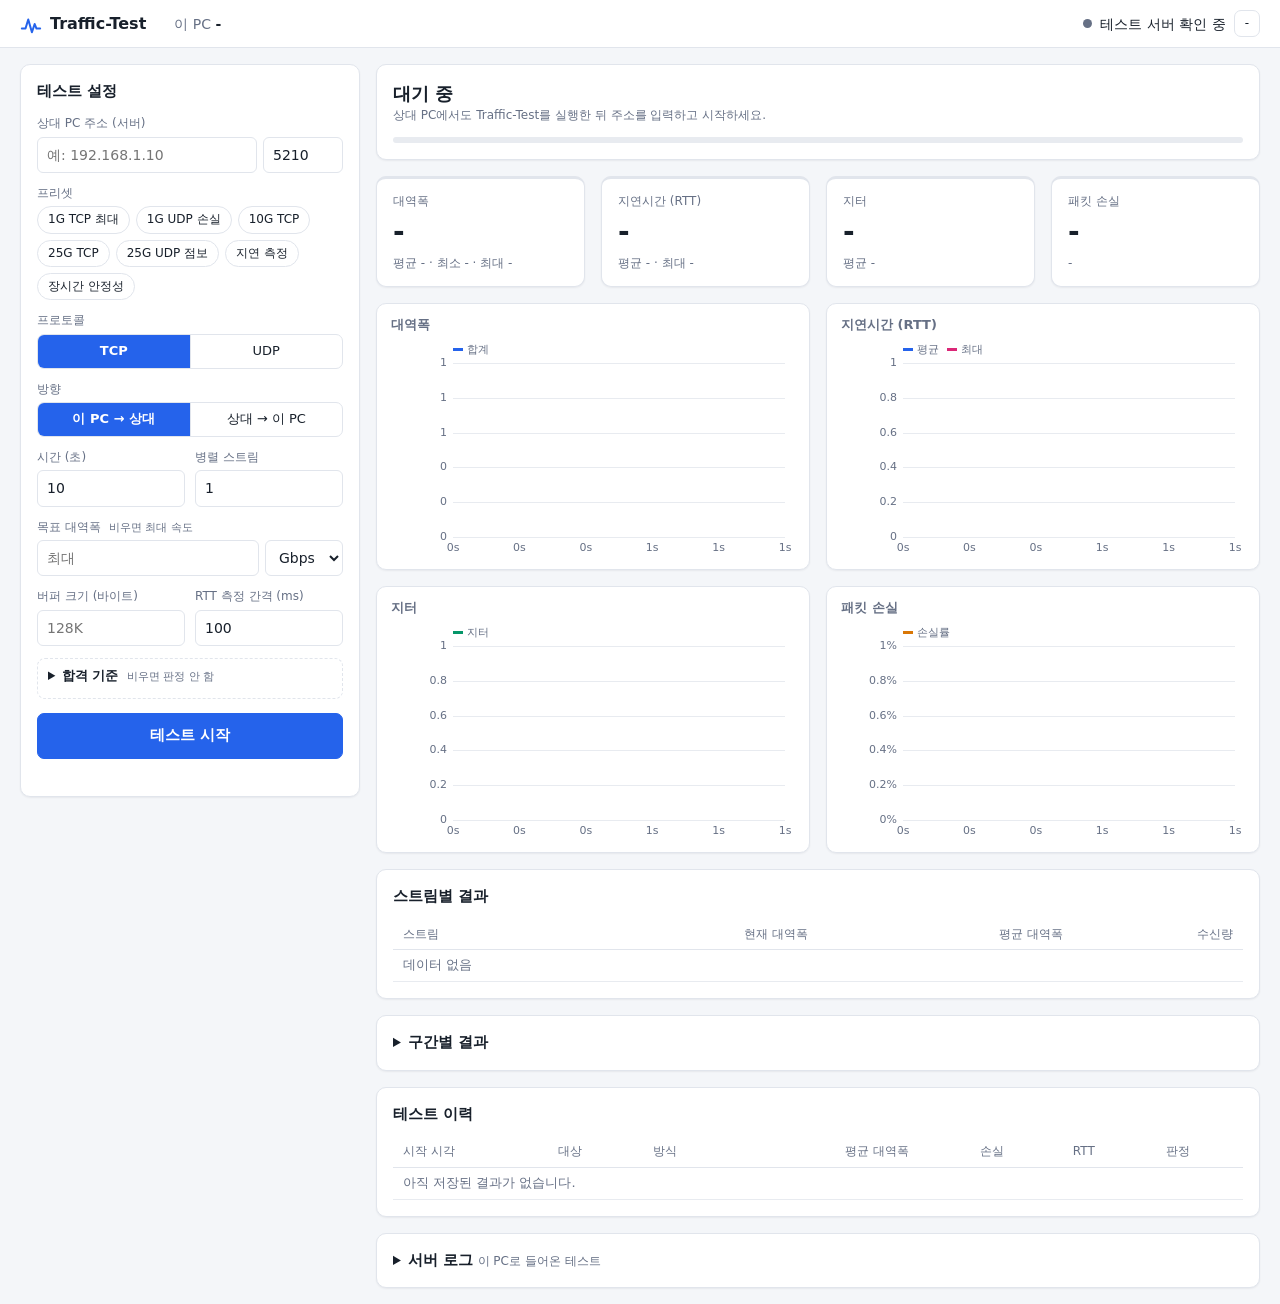
==== internal/gui/web/index.html @ 11ce16ee "Add web GUI (step 2) Browser UI served by the ttest binary: live KPIs and charts for bandwidth, RTT," ====
<!doctype html>
<html lang="ko">
<head>
<meta charset="utf-8">
<meta name="viewport" content="width=device-width, initial-scale=1">
<title>Traffic-Test</title>
<link rel="stylesheet" href="app.css">
</head>
<body>
<header class="topbar">
  <div class="brand">
    <svg viewBox="0 0 24 24" width="22" height="22" aria-hidden="true"><path d="M2 17h4l3-10 4 14 3-9 2 5h4" fill="none" stroke="currentColor" stroke-width="2.2" stroke-linecap="round" stroke-linejoin="round"/></svg>
    <span>Traffic-Test</span><small id="version"></small>
  </div>
  <div class="hostinfo">
    <span class="muted">이 PC</span> <b id="hostname">-</b>
    <span id="addrs" class="addrs"></span>
  </div>
  <div class="server-ctl">
    <span class="dot" id="srvDot"></span>
    <span id="srvText">테스트 서버 확인 중</span>
    <button class="btn small" id="srvToggle">-</button>
  </div>
</header>

<div class="layout">
  <aside class="panel settings">
    <h2>테스트 설정</h2>

    <label class="field">
      <span>상대 PC 주소 (서버)</span>
      <div class="row">
        <input id="host" placeholder="예: 192.168.1.10" autocomplete="off">
        <input id="port" type="number" min="1" max="65000" value="5210" class="port" title="포트">
      </div>
    </label>

    <div class="field">
      <span>프리셋</span>
      <div class="chips" id="presets"></div>
    </div>

    <div class="field">
      <span>프로토콜</span>
      <div class="seg" id="proto">
        <button data-v="tcp" class="on">TCP</button>
        <button data-v="udp">UDP</button>
      </div>
    </div>

    <div class="field">
      <span>방향</span>
      <div class="seg" id="dir">
        <button data-v="up" class="on">이 PC → 상대</button>
        <button data-v="down">상대 → 이 PC</button>
      </div>
    </div>

    <div class="grid2">
      <label class="field"><span>시간 (초)</span><input id="duration" type="number" min="1" value="10"></label>
      <label class="field"><span>병렬 스트림</span><input id="streams" type="number" min="1" max="128" value="1"></label>
    </div>

    <label class="field">
      <span>목표 대역폭 <em class="hint" id="bwHint">비우면 최대 속도</em></span>
      <div class="row">
        <input id="bw" type="number" min="0" step="any" placeholder="최대">
        <select id="bwUnit"><option value="1e6">Mbps</option><option value="1e9" selected>Gbps</option></select>
      </div>
    </label>

    <div class="grid2">
      <label class="field"><span id="lenLabel">버퍼 크기 (바이트)</span><input id="length" type="number" min="0" placeholder="자동"></label>
      <label class="field"><span>RTT 측정 간격 (ms)</span><input id="latency" type="number" min="0" value="100"></label>
    </div>

    <details class="criteria" id="criteriaBox">
      <summary>합격 기준 <em class="hint">비우면 판정 안 함</em></summary>
      <div class="grid2">
        <label class="field"><span>최소 대역폭 (Mbps)</span><input id="cBw" type="number" min="0" step="any"></label>
        <label class="field"><span>최대 손실 (%)</span><input id="cLoss" type="number" min="0" step="any"></label>
        <label class="field"><span>최대 RTT (ms)</span><input id="cRtt" type="number" min="0" step="any"></label>
        <label class="field"><span>최대 지터 (ms)</span><input id="cJit" type="number" min="0" step="any"></label>
      </div>
    </details>

    <button class="btn primary big" id="startBtn">테스트 시작</button>
    <p class="err" id="formErr"></p>
  </aside>

  <main class="content">
    <section class="panel status">
      <div class="status-line">
        <div>
          <div class="state" id="stateText">대기 중</div>
          <div class="muted small" id="stateSub">상대 PC에서도 Traffic-Test를 실행한 뒤 주소를 입력하고 시작하세요.</div>
        </div>
        <div class="verdict" id="verdict" hidden></div>
      </div>
      <div class="progress"><div id="progressBar"></div></div>
    </section>

    <section class="kpis">
      <div class="kpi" id="kBw"><div class="k-label">대역폭</div><div class="k-val">-</div><div class="k-sub">평균 - · 최소 - · 최대 -</div></div>
      <div class="kpi" id="kRtt"><div class="k-label">지연시간 (RTT)</div><div class="k-val">-</div><div class="k-sub">평균 - · 최대 -</div></div>
      <div class="kpi" id="kJit"><div class="k-label">지터</div><div class="k-val">-</div><div class="k-sub">평균 -</div></div>
      <div class="kpi" id="kLoss"><div class="k-label">패킷 손실</div><div class="k-val">-</div><div class="k-sub">-</div></div>
    </section>

    <section class="charts">
      <div class="panel chart-box"><h3>대역폭</h3><canvas id="chBw"></canvas></div>
      <div class="panel chart-box"><h3>지연시간 (RTT)</h3><canvas id="chRtt"></canvas></div>
      <div class="panel chart-box"><h3 id="chJitTitle">지터</h3><canvas id="chJit"></canvas></div>
      <div class="panel chart-box"><h3 id="chLossTitle">패킷 손실</h3><canvas id="chLoss"></canvas></div>
    </section>

    <section class="panel" id="summaryBox" hidden>
      <h2>결과 요약 <span class="muted small" id="summaryMeta"></span></h2>
      <div class="summary-grid" id="summaryGrid"></div>
      <div id="checks"></div>
      <div class="actions">
        <button class="btn small" id="dlJson">JSON 저장</button>
      </div>
    </section>

    <section class="panel">
      <h2>스트림별 결과</h2>
      <div class="table-wrap"><table id="streamTable"><thead></thead><tbody></tbody></table></div>
    </section>

    <section class="panel">
      <details>
        <summary><h2 class="inline">구간별 결과</h2></summary>
        <div class="table-wrap tall"><table id="intervalTable"><thead></thead><tbody></tbody></table></div>
      </details>
    </section>

    <section class="panel">
      <h2>테스트 이력 <span class="muted small" id="resultsDir"></span></h2>
      <div class="table-wrap"><table id="historyTable">
        <thead><tr><th>시작 시각</th><th>대상</th><th>방식</th><th>평균 대역폭</th><th>손실</th><th>RTT</th><th>판정</th><th></th></tr></thead>
        <tbody></tbody></table></div>
    </section>

    <section class="panel">
      <details>
        <summary><h2 class="inline">서버 로그</h2> <span class="muted small">이 PC로 들어온 테스트</span></summary>
        <pre class="log" id="log"></pre>
      </details>
    </section>
  </main>
</div>
<div class="toast" id="toast" hidden></div>
<script src="chart.js"></script>
<script src="app.js"></script>
</body>
</html>
---- internal/gui/web/app.css ----
:root {
  --bg: #f4f6f9;
  --panel: #ffffff;
  --border: #e1e5ec;
  --text: #18202b;
  --muted: #667085;
  --accent: #2563eb;
  --accent-text: #ffffff;
  --good: #16a34a;
  --bad: #dc2626;
  --warn: #d97706;
  --grid: #e8ebf0;
  --s1: #2563eb; --s2: #db2777; --s3: #059669; --s4: #d97706;
  --input: #ffffff;
  --shadow: 0 1px 2px rgba(16,24,40,.06);
  color-scheme: light;
}
@media (prefers-color-scheme: dark) {
  :root:not([data-theme="light"]) {
    --bg: #0e1218; --panel: #161b23; --border: #262d38; --text: #e6e9ef; --muted: #8b95a5;
    --accent: #3b82f6; --good: #22c55e; --bad: #f87171; --warn: #fbbf24; --grid: #222934;
    --s1: #60a5fa; --s2: #f472b6; --s3: #34d399; --s4: #fbbf24; --input: #0f141b;
    --shadow: none; color-scheme: dark;
  }
}
:root[data-theme="dark"] {
  --bg: #0e1218; --panel: #161b23; --border: #262d38; --text: #e6e9ef; --muted: #8b95a5;
  --accent: #3b82f6; --good: #22c55e; --bad: #f87171; --warn: #fbbf24; --grid: #222934;
  --s1: #60a5fa; --s2: #f472b6; --s3: #34d399; --s4: #fbbf24; --input: #0f141b;
  --shadow: none; color-scheme: dark;
}
* { box-sizing: border-box; }
html, body { margin: 0; }
body {
  background: var(--bg); color: var(--text);
  font: 14px/1.45 "Segoe UI", "Malgun Gothic", "Apple SD Gothic Neo", system-ui, sans-serif;
}
h2 { font-size: 15px; margin: 0 0 12px; font-weight: 650; }
h2.inline { display: inline; margin: 0; }
h3 { font-size: 13px; margin: 0 0 6px; font-weight: 600; color: var(--muted); }
.muted { color: var(--muted); }
.small { font-size: 12px; font-weight: 400; }
.num { font-variant-numeric: tabular-nums; }

.topbar {
  display: flex; align-items: center; gap: 20px; padding: 10px 20px;
  background: var(--panel); border-bottom: 1px solid var(--border); flex-wrap: wrap;
}
.brand { display: flex; align-items: center; gap: 8px; font-weight: 700; font-size: 16px; color: var(--accent); }
.brand span { color: var(--text); }
.brand small { color: var(--muted); font-weight: 400; font-size: 12px; }
.hostinfo { flex: 1; min-width: 200px; }
.addrs { color: var(--muted); font-size: 12px; margin-left: 6px; }
.server-ctl { display: flex; align-items: center; gap: 8px; }
.dot { width: 9px; height: 9px; border-radius: 50%; background: var(--muted); }
.dot.on { background: var(--good); box-shadow: 0 0 0 3px color-mix(in srgb, var(--good) 25%, transparent); }
.dot.off { background: var(--bad); }

.layout { display: grid; grid-template-columns: 340px minmax(0, 1fr); gap: 16px; padding: 16px 20px; align-items: start; }
@media (max-width: 900px) { .layout { grid-template-columns: 1fr; padding: 12px 16px; } }
.panel { background: var(--panel); border: 1px solid var(--border); border-radius: 10px; padding: 16px; box-shadow: var(--shadow); }
.settings { position: sticky; top: 16px; }
@media (max-width: 900px) { .settings { position: static; } }
.content { display: flex; flex-direction: column; gap: 16px; min-width: 0; }

.field { display: block; margin-bottom: 12px; }
.field > span { display: block; font-size: 12px; color: var(--muted); margin-bottom: 4px; font-weight: 500; }
.hint { font-style: normal; font-size: 11px; color: var(--muted); font-weight: 400; margin-left: 4px; }
.row { display: flex; gap: 6px; }
.row > input { flex: 1; min-width: 0; }
input, select {
  width: 100%; padding: 7px 9px; border: 1px solid var(--border); border-radius: 6px;
  background: var(--input); color: var(--text); font: inherit;
}
input:focus, select:focus { outline: 2px solid color-mix(in srgb, var(--accent) 45%, transparent); border-color: var(--accent); }
input.port { width: 80px; flex: none; }
select { width: auto; }
.grid2 { display: grid; grid-template-columns: 1fr 1fr; gap: 0 10px; }

.seg { display: flex; border: 1px solid var(--border); border-radius: 7px; overflow: hidden; }
.seg button {
  flex: 1; border: 0; background: transparent; color: var(--text); padding: 7px 6px; cursor: pointer; font: inherit; font-size: 13px;
}
.seg button + button { border-left: 1px solid var(--border); }
.seg button.on { background: var(--accent); color: var(--accent-text); font-weight: 600; }
.chips { display: flex; flex-wrap: wrap; gap: 6px; }
.chip {
  border: 1px solid var(--border); background: transparent; color: var(--text);
  border-radius: 999px; padding: 4px 10px; font: inherit; font-size: 12px; cursor: pointer;
}
.chip:hover { border-color: var(--accent); color: var(--accent); }

details.criteria { border: 1px dashed var(--border); border-radius: 8px; padding: 8px 10px; margin-bottom: 14px; }
details.criteria summary { cursor: pointer; font-size: 13px; font-weight: 600; margin-bottom: 4px; }
details.criteria[open] summary { margin-bottom: 10px; }
summary { cursor: pointer; }

.btn {
  border: 1px solid var(--border); background: var(--panel); color: var(--text); border-radius: 7px;
  padding: 7px 14px; font: inherit; cursor: pointer;
}
.btn:hover { border-color: var(--accent); }
.btn.small { padding: 4px 10px; font-size: 12px; }
.btn.primary { background: var(--accent); border-color: var(--accent); color: var(--accent-text); font-weight: 600; }
.btn.danger { background: var(--bad); border-color: var(--bad); color: #fff; font-weight: 600; }
.btn.big { width: 100%; padding: 11px; font-size: 15px; }
.btn:disabled { opacity: .55; cursor: default; }
.err { color: var(--bad); min-height: 1em; margin: 8px 0 0; font-size: 13px; }

.status-line { display: flex; justify-content: space-between; align-items: center; gap: 12px; }
.state { font-size: 18px; font-weight: 650; }
.progress { height: 6px; background: var(--grid); border-radius: 3px; margin-top: 12px; overflow: hidden; }
.progress > div { height: 100%; width: 0; background: var(--accent); transition: width .4s linear; }
.verdict { font-size: 20px; font-weight: 800; padding: 6px 18px; border-radius: 8px; letter-spacing: .04em; }
.verdict.pass { color: var(--good); background: color-mix(in srgb, var(--good) 14%, transparent); }
.verdict.fail { color: var(--bad); background: color-mix(in srgb, var(--bad) 14%, transparent); }
.verdict.none { color: var(--muted); background: var(--grid); font-size: 14px; }

.kpis { display: grid; grid-template-columns: repeat(4, minmax(0, 1fr)); gap: 16px; }
@media (max-width: 1100px) { .kpis { grid-template-columns: repeat(2, minmax(0, 1fr)); } }
.kpi { background: var(--panel); border: 1px solid var(--border); border-radius: 10px; padding: 14px 16px; border-top: 3px solid var(--border); box-shadow: var(--shadow); }
.kpi.good { border-top-color: var(--good); }
.kpi.bad { border-top-color: var(--bad); }
.k-label { font-size: 12px; color: var(--muted); font-weight: 500; }
.k-val { font-size: 28px; font-weight: 700; font-variant-numeric: tabular-nums; margin: 2px 0; white-space: nowrap; }
.kpi.bad .k-val { color: var(--bad); }
.k-sub { font-size: 12px; color: var(--muted); font-variant-numeric: tabular-nums; }

.charts { display: grid; grid-template-columns: repeat(2, minmax(0, 1fr)); gap: 16px; }
@media (max-width: 1100px) { .charts { grid-template-columns: 1fr; } }
.chart-box { padding: 12px 14px 8px; position: relative; }
.chart-box canvas { width: 100%; height: 220px; display: block; }
.chart-tip {
  position: absolute; pointer-events: none; background: var(--panel); border: 1px solid var(--border);
  border-radius: 6px; padding: 6px 8px; font-size: 12px; box-shadow: 0 4px 12px rgba(0,0,0,.12); white-space: nowrap; z-index: 2;
}
.chart-tip .sw { display: inline-block; width: 8px; height: 8px; border-radius: 2px; margin-right: 5px; }

.table-wrap { overflow-x: auto; }
.table-wrap.tall { max-height: 420px; overflow-y: auto; margin-top: 12px; }
table { width: 100%; border-collapse: collapse; font-size: 13px; font-variant-numeric: tabular-nums; }
th { text-align: right; color: var(--muted); font-weight: 500; font-size: 12px; padding: 6px 10px; border-bottom: 1px solid var(--border); position: sticky; top: 0; background: var(--panel); white-space: nowrap; }
td { text-align: right; padding: 6px 10px; border-bottom: 1px solid var(--grid); white-space: nowrap; }
th:first-child, td:first-child { text-align: left; }
tr.sum td { font-weight: 650; }
#historyTable tbody tr { cursor: pointer; }
#historyTable tbody tr:hover td { background: color-mix(in srgb, var(--accent) 7%, transparent); }
#historyTable td:nth-child(2), #historyTable td:nth-child(3), #historyTable th:nth-child(2), #historyTable th:nth-child(3) { text-align: left; }
.tag { display: inline-block; font-size: 11px; font-weight: 700; padding: 1px 7px; border-radius: 4px; }
.tag.pass { color: var(--good); background: color-mix(in srgb, var(--good) 14%, transparent); }
.tag.fail { color: var(--bad); background: color-mix(in srgb, var(--bad) 14%, transparent); }
.tag.none { color: var(--muted); background: var(--grid); }
.icon-btn { border: 0; background: transparent; color: var(--muted); cursor: pointer; font-size: 14px; padding: 2px 6px; }
.icon-btn:hover { color: var(--bad); }

.summary-grid { display: grid; grid-template-columns: repeat(auto-fill, minmax(170px, 1fr)); gap: 10px 16px; margin-bottom: 14px; }
.summary-grid div { border-left: 3px solid var(--border); padding-left: 10px; }
.summary-grid b { display: block; font-size: 16px; font-variant-numeric: tabular-nums; }
.summary-grid span { font-size: 12px; color: var(--muted); }
#checks table td:first-child { font-weight: 500; }
.actions { margin-top: 12px; display: flex; gap: 8px; }

.log { max-height: 220px; overflow: auto; font: 12px/1.5 Consolas, Menlo, monospace; background: var(--bg); padding: 10px; border-radius: 6px; margin: 10px 0 0; white-space: pre-wrap; }
.toast { position: fixed; bottom: 20px; left: 50%; transform: translateX(-50%); background: var(--text); color: var(--bg); padding: 10px 16px; border-radius: 8px; font-size: 13px; z-index: 10; max-width: 90vw; }
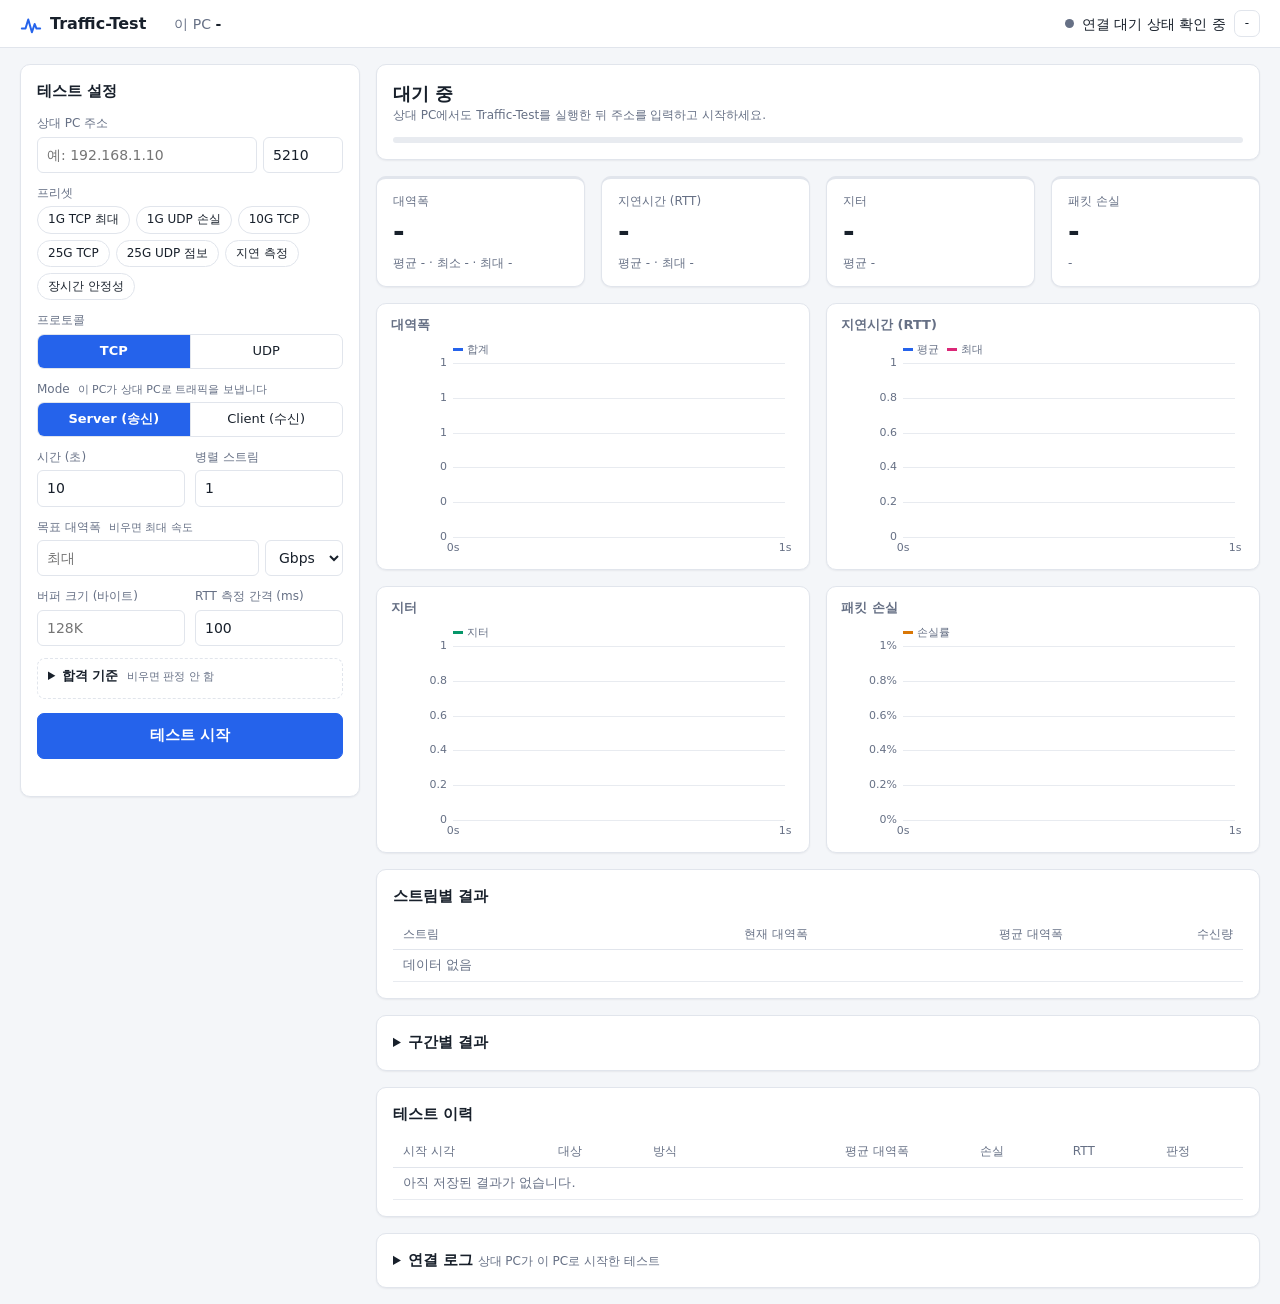
==== commit 7d9c84b0: "GUI: replace direction with Server/Client mode Server mode sends traffic from this PC, Client mode r" ====
--- a/internal/gui/web/index.html
+++ b/internal/gui/web/index.html
@@ -18,7 +18,7 @@
   </div>
   <div class="server-ctl">
     <span class="dot" id="srvDot"></span>
-    <span id="srvText">테스트 서버 확인 중</span>
+    <span id="srvText">연결 대기 상태 확인 중</span>
     <button class="btn small" id="srvToggle">-</button>
   </div>
 </header>
@@ -28,7 +28,7 @@
     <h2>테스트 설정</h2>
 
     <label class="field">
-      <span>상대 PC 주소 (서버)</span>
+      <span>상대 PC 주소</span>
       <div class="row">
         <input id="host" placeholder="예: 192.168.1.10" autocomplete="off">
         <input id="port" type="number" min="1" max="65000" value="5210" class="port" title="포트">
@@ -49,10 +49,10 @@
     </div>
 
     <div class="field">
-      <span>방향</span>
-      <div class="seg" id="dir">
-        <button data-v="up" class="on">이 PC → 상대</button>
-        <button data-v="down">상대 → 이 PC</button>
+      <span>Mode <em class="hint" id="modeHint">이 PC가 트래픽을 보냅니다</em></span>
+      <div class="seg" id="mode">
+        <button data-v="server" class="on">Server (송신)</button>
+        <button data-v="client">Client (수신)</button>
       </div>
     </div>
 
@@ -144,7 +144,7 @@
 
     <section class="panel">
       <details>
-        <summary><h2 class="inline">서버 로그</h2> <span class="muted small">이 PC로 들어온 테스트</span></summary>
+        <summary><h2 class="inline">연결 로그</h2> <span class="muted small">상대 PC가 이 PC로 시작한 테스트</span></summary>
         <pre class="log" id="log"></pre>
       </details>
     </section>
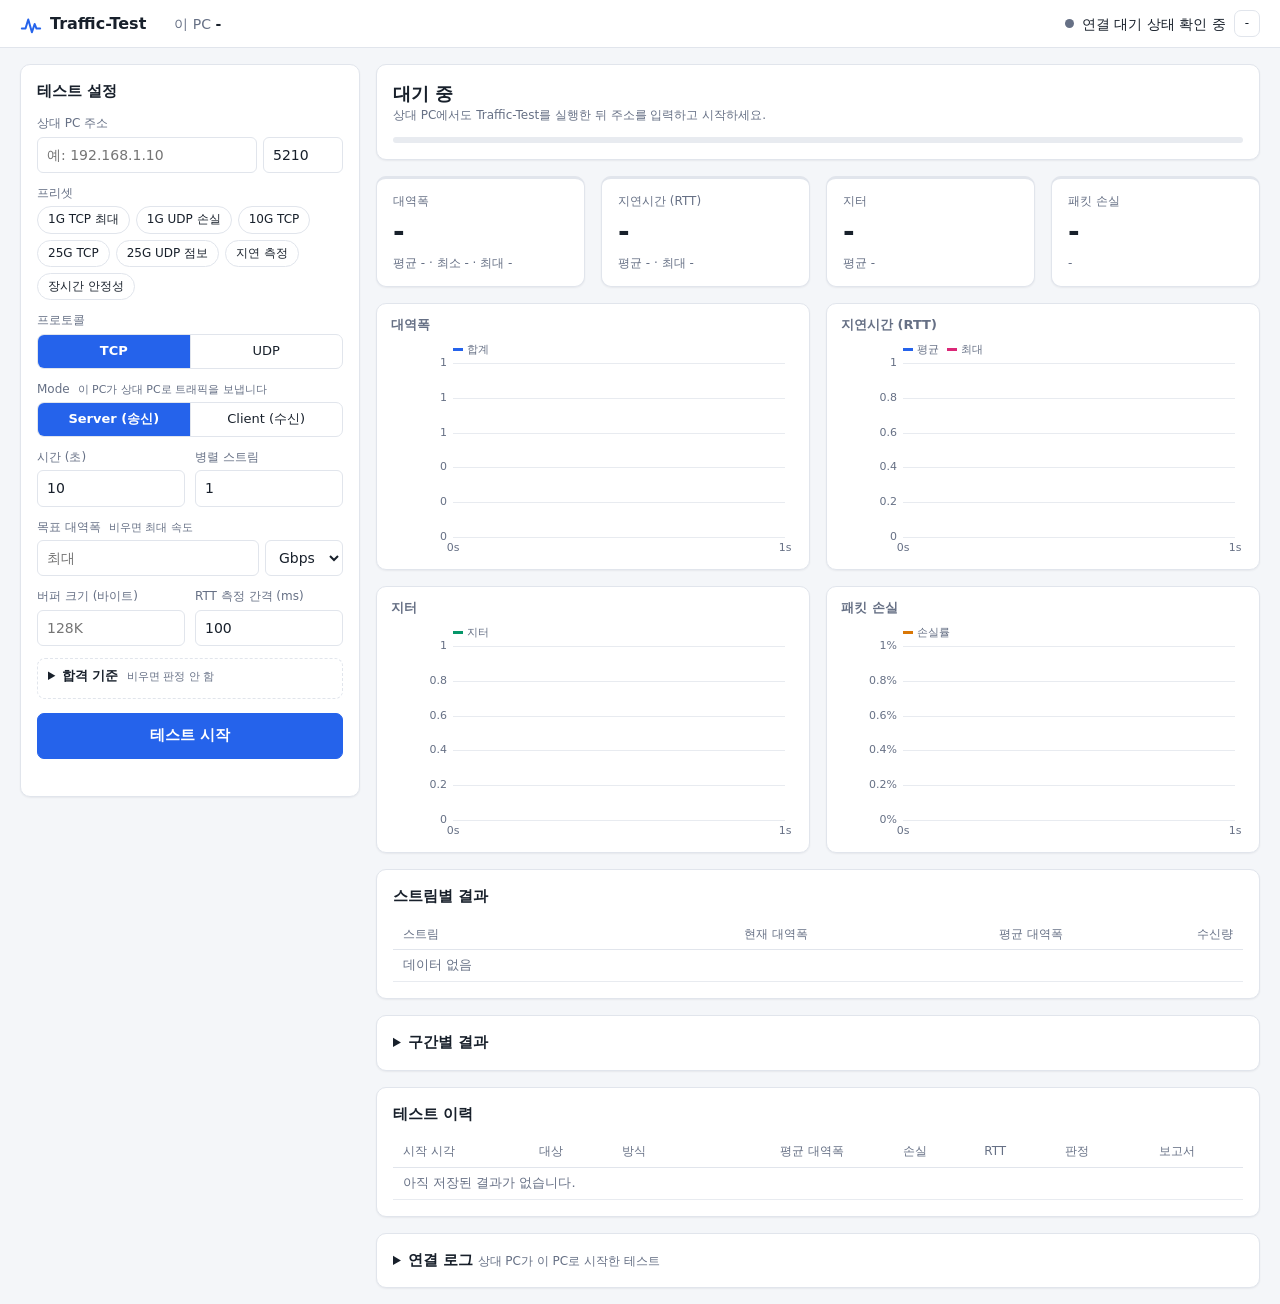
==== commit 05c8c36a: "Add report output (step 3) Printable HTML report with verdict, test info, summary, SVG charts and pe" ====
--- a/internal/gui/web/index.html
+++ b/internal/gui/web/index.html
@@ -119,6 +119,9 @@
       <div class="summary-grid" id="summaryGrid"></div>
       <div id="checks"></div>
       <div class="actions">
+        <button class="btn small primary" id="openReport">보고서 보기 / PDF</button>
+        <button class="btn small" id="dlReport">보고서 HTML 저장</button>
+        <button class="btn small" id="dlCsv">CSV 저장 (엑셀)</button>
         <button class="btn small" id="dlJson">JSON 저장</button>
       </div>
     </section>
@@ -138,7 +141,7 @@
     <section class="panel">
       <h2>테스트 이력 <span class="muted small" id="resultsDir"></span></h2>
       <div class="table-wrap"><table id="historyTable">
-        <thead><tr><th>시작 시각</th><th>대상</th><th>방식</th><th>평균 대역폭</th><th>손실</th><th>RTT</th><th>판정</th><th></th></tr></thead>
+        <thead><tr><th>시작 시각</th><th>대상</th><th>방식</th><th>평균 대역폭</th><th>손실</th><th>RTT</th><th>판정</th><th>보고서</th><th></th></tr></thead>
         <tbody></tbody></table></div>
     </section>
 
--- a/internal/gui/web/app.css
+++ b/internal/gui/web/app.css
@@ -162,3 +162,6 @@
 
 .log { max-height: 220px; overflow: auto; font: 12px/1.5 Consolas, Menlo, monospace; background: var(--bg); padding: 10px; border-radius: 6px; margin: 10px 0 0; white-space: pre-wrap; }
 .toast { position: fixed; bottom: 20px; left: 50%; transform: translateX(-50%); background: var(--text); color: var(--bg); padding: 10px 16px; border-radius: 8px; font-size: 13px; z-index: 10; max-width: 90vw; }
+.link { color: var(--accent); text-decoration: none; font-size: 12px; }
+.link:hover { text-decoration: underline; }
+.actions { flex-wrap: wrap; }
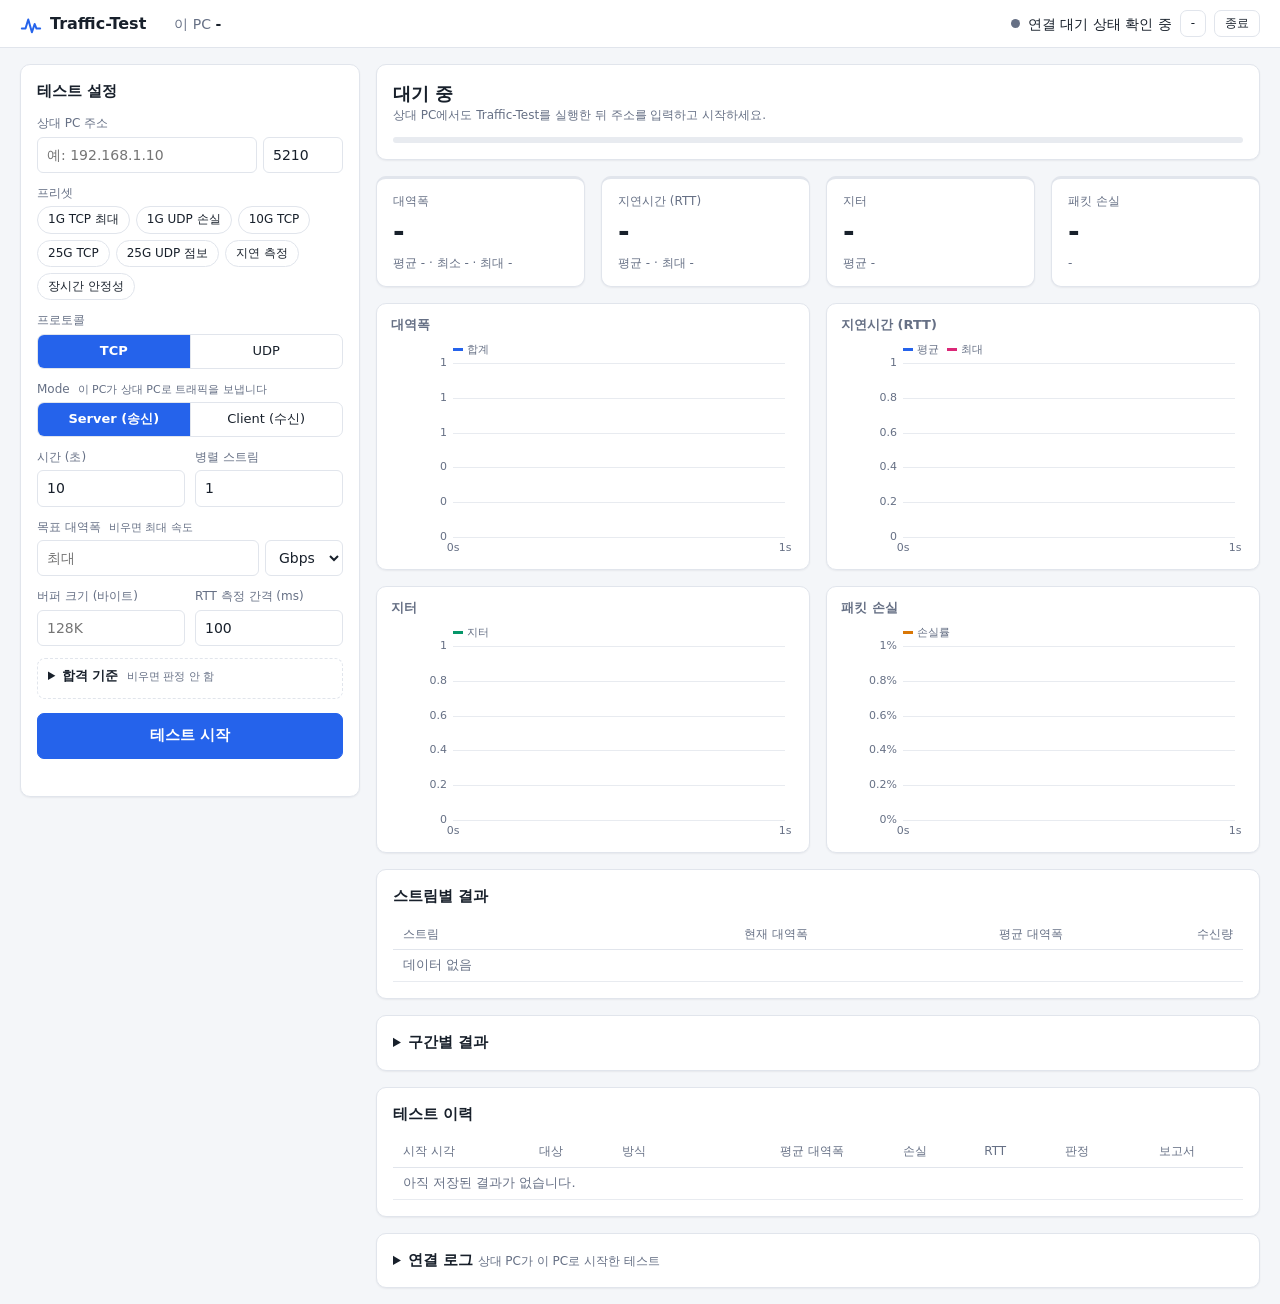
==== commit 8c2f2256: "Package for Windows and macOS (step 4) Release zips for Windows x64/arm64 (icon, version info, firew" ====
--- a/internal/gui/web/index.html
+++ b/internal/gui/web/index.html
@@ -20,6 +20,7 @@
     <span class="dot" id="srvDot"></span>
     <span id="srvText">연결 대기 상태 확인 중</span>
     <button class="btn small" id="srvToggle">-</button>
+    <button class="btn small" id="quitBtn" title="Traffic-Test 프로그램을 종료합니다">종료</button>
   </div>
 </header>
 
@@ -154,6 +155,7 @@
   </main>
 </div>
 <div class="toast" id="toast" hidden></div>
+<div class="overlay" id="quitOverlay" hidden><div class="panel"><h2>Traffic-Test를 종료했습니다</h2><p class="muted">이 탭을 닫아도 됩니다. 다시 쓰려면 프로그램을 다시 실행하세요.</p></div></div>
 <script src="chart.js"></script>
 <script src="app.js"></script>
 </body>
--- a/internal/gui/web/app.css
+++ b/internal/gui/web/app.css
@@ -30,6 +30,7 @@
   --shadow: none; color-scheme: dark;
 }
 * { box-sizing: border-box; }
+[hidden] { display: none !important; }
 html, body { margin: 0; }
 body {
   background: var(--bg); color: var(--text);
@@ -165,3 +166,5 @@
 .link { color: var(--accent); text-decoration: none; font-size: 12px; }
 .link:hover { text-decoration: underline; }
 .actions { flex-wrap: wrap; }
+.overlay { position: fixed; inset: 0; background: color-mix(in srgb, var(--bg) 85%, transparent); display: grid; place-items: center; z-index: 20; padding: 16px; }
+.overlay .panel { max-width: 420px; text-align: center; }
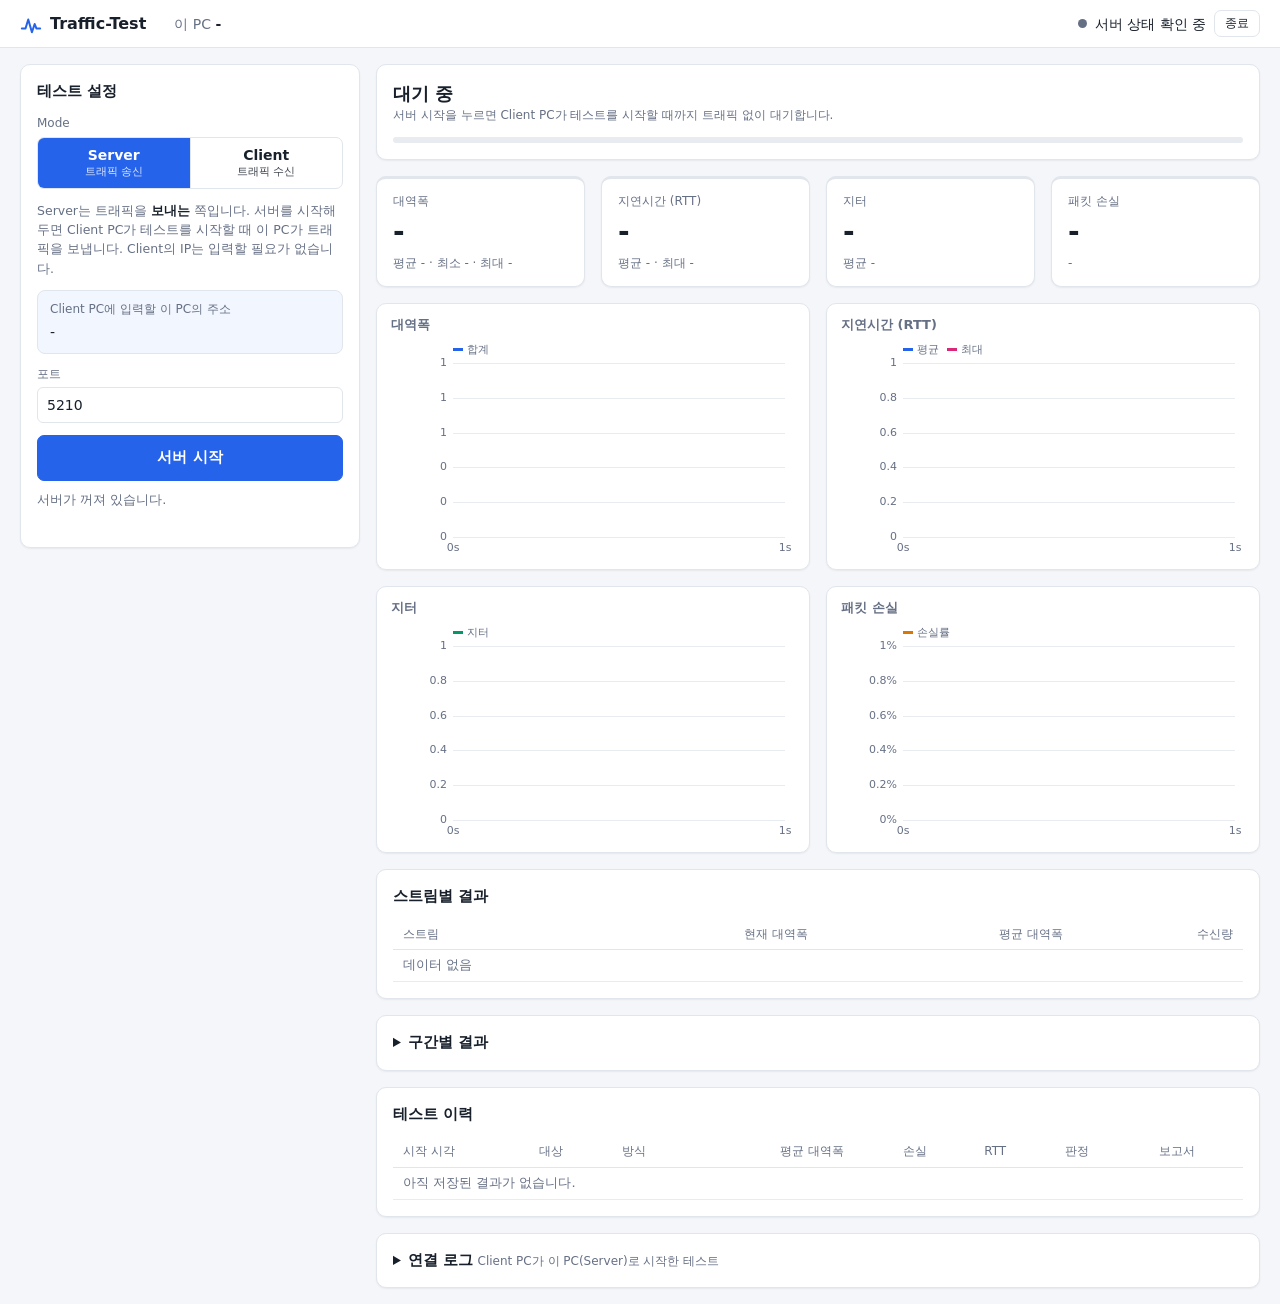
==== commit 3023e06c: "Server/Client workflow and native app window - Server mode only listens (on all addresses) after Sta" ====
--- a/internal/gui/web/index.html
+++ b/internal/gui/web/index.html
@@ -18,8 +18,7 @@
   </div>
   <div class="server-ctl">
     <span class="dot" id="srvDot"></span>
-    <span id="srvText">연결 대기 상태 확인 중</span>
-    <button class="btn small" id="srvToggle">-</button>
+    <span id="srvText">서버 상태 확인 중</span>
     <button class="btn small" id="quitBtn" title="Traffic-Test 프로그램을 종료합니다">종료</button>
   </div>
 </header>
@@ -28,64 +27,83 @@
   <aside class="panel settings">
     <h2>테스트 설정</h2>
 
-    <label class="field">
-      <span>상대 PC 주소</span>
-      <div class="row">
-        <input id="host" placeholder="예: 192.168.1.10" autocomplete="off">
-        <input id="port" type="number" min="1" max="65000" value="5210" class="port" title="포트">
-      </div>
-    </label>
-
     <div class="field">
-      <span>프리셋</span>
-      <div class="chips" id="presets"></div>
-    </div>
-
-    <div class="field">
-      <span>프로토콜</span>
-      <div class="seg" id="proto">
-        <button data-v="tcp" class="on">TCP</button>
-        <button data-v="udp">UDP</button>
+      <span>Mode</span>
+      <div class="seg big-seg" id="mode">
+        <button data-v="server" class="on">Server<small>트래픽 송신</small></button>
+        <button data-v="client">Client<small>트래픽 수신</small></button>
       </div>
     </div>
 
-    <div class="field">
-      <span>Mode <em class="hint" id="modeHint">이 PC가 트래픽을 보냅니다</em></span>
-      <div class="seg" id="mode">
-        <button data-v="server" class="on">Server (송신)</button>
-        <button data-v="client">Client (수신)</button>
+    <!-- Server: listens on every IP, sends only when a Client starts a test -->
+    <div id="serverPane">
+      <p class="pane-help">Server는 트래픽을 <b>보내는</b> 쪽입니다. 서버를 시작해 두면 Client PC가 테스트를 시작할 때 이 PC가 트래픽을 보냅니다. Client의 IP는 입력할 필요가 없습니다.</p>
+      <div class="ipbox">
+        <div class="ipbox-title">Client PC에 입력할 이 PC의 주소</div>
+        <div id="ipList" class="ip-list">-</div>
       </div>
+      <label class="field">
+        <span>포트</span>
+        <input id="srvPort" type="number" min="1" max="65000" value="5210">
+      </label>
+      <button class="btn primary big" id="srvStartBtn">서버 시작</button>
+      <p class="srv-state" id="srvState">서버가 꺼져 있습니다.</p>
     </div>
 
-    <div class="grid2">
-      <label class="field"><span>시간 (초)</span><input id="duration" type="number" min="1" value="10"></label>
-      <label class="field"><span>병렬 스트림</span><input id="streams" type="number" min="1" max="128" value="1"></label>
+    <!-- Client: enters the Server IP and starts the test; receives traffic -->
+    <div id="clientPane" hidden>
+      <p class="pane-help">Client는 트래픽을 <b>받는</b> 쪽입니다. Server PC의 주소를 입력하고 테스트를 시작하면 Server가 이 PC로 트래픽을 보냅니다.</p>
+      <label class="field">
+        <span>Server PC 주소</span>
+        <div class="row">
+          <input id="host" placeholder="예: 192.168.1.10" autocomplete="off">
+          <input id="port" type="number" min="1" max="65000" value="5210" class="port" title="포트">
+        </div>
+      </label>
+
+      <div class="field">
+        <span>프리셋</span>
+        <div class="chips" id="presets"></div>
+      </div>
+
+      <div class="field">
+        <span>프로토콜</span>
+        <div class="seg" id="proto">
+          <button data-v="tcp" class="on">TCP</button>
+          <button data-v="udp">UDP</button>
+        </div>
+      </div>
+
+      <div class="grid2">
+        <label class="field"><span>시간 (초)</span><input id="duration" type="number" min="1" value="10"></label>
+        <label class="field"><span>병렬 스트림</span><input id="streams" type="number" min="1" max="128" value="1"></label>
+      </div>
+
+      <label class="field">
+        <span>목표 대역폭 <em class="hint" id="bwHint">비우면 최대 속도</em></span>
+        <div class="row">
+          <input id="bw" type="number" min="0" step="any" placeholder="최대">
+          <select id="bwUnit"><option value="1e6">Mbps</option><option value="1e9" selected>Gbps</option></select>
+        </div>
+      </label>
+
+      <div class="grid2">
+        <label class="field"><span id="lenLabel">버퍼 크기 (바이트)</span><input id="length" type="number" min="0" placeholder="자동"></label>
+        <label class="field"><span>RTT 측정 간격 (ms)</span><input id="latency" type="number" min="0" value="100"></label>
+      </div>
+
+      <details class="criteria" id="criteriaBox">
+        <summary>합격 기준 <em class="hint">비우면 판정 안 함</em></summary>
+        <div class="grid2">
+          <label class="field"><span>최소 대역폭 (Mbps)</span><input id="cBw" type="number" min="0" step="any"></label>
+          <label class="field"><span>최대 손실 (%)</span><input id="cLoss" type="number" min="0" step="any"></label>
+          <label class="field"><span>최대 RTT (ms)</span><input id="cRtt" type="number" min="0" step="any"></label>
+          <label class="field"><span>최대 지터 (ms)</span><input id="cJit" type="number" min="0" step="any"></label>
+        </div>
+      </details>
+
+      <button class="btn primary big" id="startBtn">테스트 시작</button>
     </div>
-
-    <label class="field">
-      <span>목표 대역폭 <em class="hint" id="bwHint">비우면 최대 속도</em></span>
-      <div class="row">
-        <input id="bw" type="number" min="0" step="any" placeholder="최대">
-        <select id="bwUnit"><option value="1e6">Mbps</option><option value="1e9" selected>Gbps</option></select>
-      </div>
-    </label>
-
-    <div class="grid2">
-      <label class="field"><span id="lenLabel">버퍼 크기 (바이트)</span><input id="length" type="number" min="0" placeholder="자동"></label>
-      <label class="field"><span>RTT 측정 간격 (ms)</span><input id="latency" type="number" min="0" value="100"></label>
-    </div>
-
-    <details class="criteria" id="criteriaBox">
-      <summary>합격 기준 <em class="hint">비우면 판정 안 함</em></summary>
-      <div class="grid2">
-        <label class="field"><span>최소 대역폭 (Mbps)</span><input id="cBw" type="number" min="0" step="any"></label>
-        <label class="field"><span>최대 손실 (%)</span><input id="cLoss" type="number" min="0" step="any"></label>
-        <label class="field"><span>최대 RTT (ms)</span><input id="cRtt" type="number" min="0" step="any"></label>
-        <label class="field"><span>최대 지터 (ms)</span><input id="cJit" type="number" min="0" step="any"></label>
-      </div>
-    </details>
-
-    <button class="btn primary big" id="startBtn">테스트 시작</button>
     <p class="err" id="formErr"></p>
   </aside>
 
@@ -94,7 +112,7 @@
       <div class="status-line">
         <div>
           <div class="state" id="stateText">대기 중</div>
-          <div class="muted small" id="stateSub">상대 PC에서도 Traffic-Test를 실행한 뒤 주소를 입력하고 시작하세요.</div>
+          <div class="muted small" id="stateSub">Mode를 고르세요. Server PC는 서버를 시작해 두고, Client PC에서 테스트를 시작합니다.</div>
         </div>
         <div class="verdict" id="verdict" hidden></div>
       </div>
@@ -148,7 +166,7 @@
 
     <section class="panel">
       <details>
-        <summary><h2 class="inline">연결 로그</h2> <span class="muted small">상대 PC가 이 PC로 시작한 테스트</span></summary>
+        <summary><h2 class="inline">연결 로그</h2> <span class="muted small">Client PC가 이 PC(Server)로 시작한 테스트</span></summary>
         <pre class="log" id="log"></pre>
       </details>
     </section>
--- a/internal/gui/web/app.css
+++ b/internal/gui/web/app.css
@@ -168,3 +168,16 @@
 .actions { flex-wrap: wrap; }
 .overlay { position: fixed; inset: 0; background: color-mix(in srgb, var(--bg) 85%, transparent); display: grid; place-items: center; z-index: 20; padding: 16px; }
 .overlay .panel { max-width: 420px; text-align: center; }
+.big-seg button { padding: 9px 6px; font-weight: 600; font-size: 14px; line-height: 1.2; }
+.big-seg button small { display: block; font-weight: 400; font-size: 11px; opacity: .85; margin-top: 2px; }
+.pane-help { font-size: 12.5px; color: var(--muted); margin: 0 0 12px; line-height: 1.55; }
+.pane-help b { color: var(--text); }
+.ipbox { border: 1px solid var(--border); border-radius: 8px; padding: 10px 12px; margin-bottom: 12px; background: color-mix(in srgb, var(--accent) 6%, transparent); }
+.ipbox-title { font-size: 12px; color: var(--muted); margin-bottom: 4px; }
+.ip-list div { display: flex; justify-content: space-between; gap: 8px; align-items: baseline; }
+.ip-list b { font-size: 18px; font-variant-numeric: tabular-nums; user-select: all; }
+.ip-list span { font-size: 11px; color: var(--muted); overflow: hidden; text-overflow: ellipsis; white-space: nowrap; }
+.ip-list .v6 b { font-size: 12px; font-weight: 500; }
+.srv-state { font-size: 13px; margin: 10px 0 0; color: var(--muted); }
+.srv-state.on { color: var(--good); font-weight: 600; }
+.srv-state.busy { color: var(--accent); font-weight: 600; }
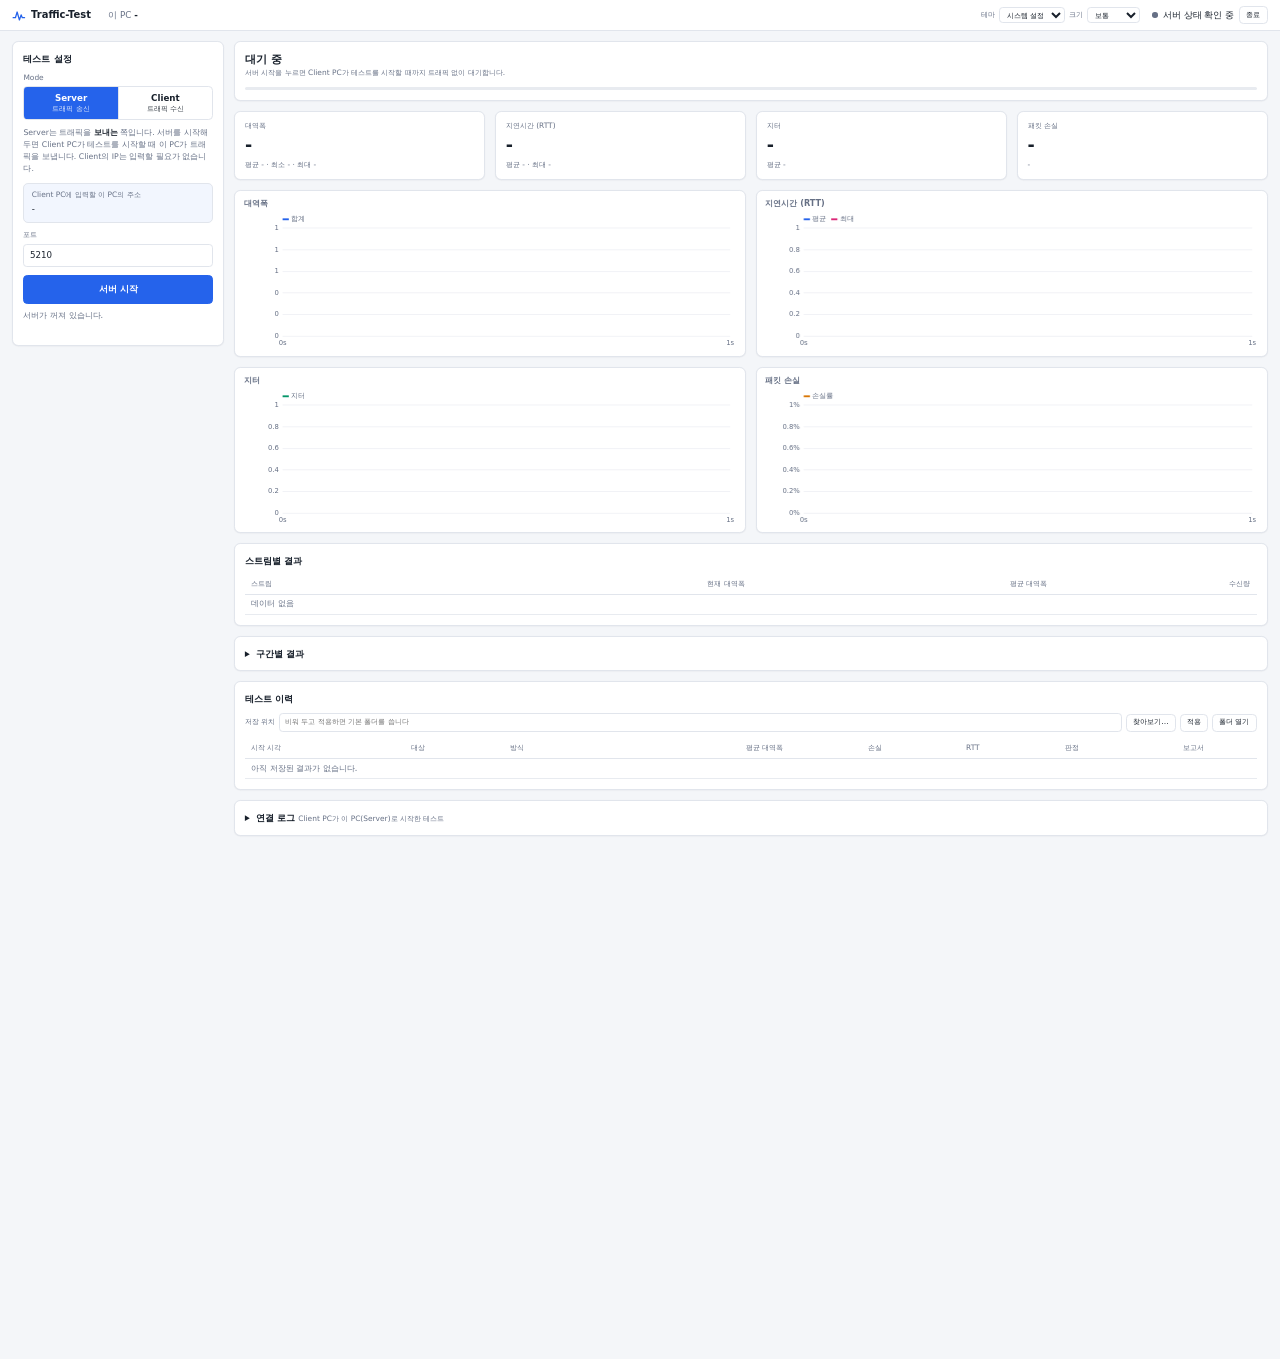
==== commit 4ffbe390: "GUI: smaller UI that scales with the window, theme choice, movable history folder - The page is draw" ====
--- a/internal/gui/web/index.html
+++ b/internal/gui/web/index.html
@@ -5,6 +5,13 @@
 <meta name="viewport" content="width=device-width, initial-scale=1">
 <title>Traffic-Test</title>
 <link rel="stylesheet" href="app.css">
+<script>
+  // Apply the saved theme and size before the first paint to avoid a flash.
+  try {
+    var t = JSON.parse(localStorage.getItem('ttest.theme') || '"system"');
+    if (t === 'light' || t === 'dark') document.documentElement.dataset.theme = t;
+  } catch (e) {}
+</script>
 </head>
 <body>
 <header class="topbar">
@@ -15,6 +22,21 @@
   <div class="hostinfo">
     <span class="muted">이 PC</span> <b id="hostname">-</b>
     <span id="addrs" class="addrs"></span>
+  </div>
+  <div class="view-ctl">
+    <label for="themeSel">테마</label>
+    <select id="themeSel" title="화면 색상">
+      <option value="system">시스템 설정</option>
+      <option value="light">라이트</option>
+      <option value="dark">다크</option>
+    </select>
+    <label for="scaleSel">크기</label>
+    <select id="scaleSel" title="화면 크기. 창 크기에 맞춰 자동으로 줄어들고, 여기서 전체 배율을 조절합니다.">
+      <option value="0.85">작게</option>
+      <option value="1">보통</option>
+      <option value="1.15">크게</option>
+      <option value="1.3">더 크게</option>
+    </select>
   </div>
   <div class="server-ctl">
     <span class="dot" id="srvDot"></span>
@@ -158,7 +180,14 @@
     </section>
 
     <section class="panel">
-      <h2>테스트 이력 <span class="muted small" id="resultsDir"></span></h2>
+      <h2>테스트 이력</h2>
+      <div class="dir-row">
+        <span>저장 위치</span>
+        <input id="resultsDir" spellcheck="false" placeholder="비워 두고 적용하면 기본 폴더를 씁니다" title="전체 경로를 입력하고 적용을 누르거나, 찾아보기로 폴더를 고르세요">
+        <button class="btn small" id="dirPickBtn">찾아보기…</button>
+        <button class="btn small" id="dirApplyBtn">적용</button>
+        <button class="btn small" id="dirOpenBtn" title="탐색기(Finder)에서 저장 폴더를 엽니다">폴더 열기</button>
+      </div>
       <div class="table-wrap"><table id="historyTable">
         <thead><tr><th>시작 시각</th><th>대상</th><th>방식</th><th>평균 대역폭</th><th>손실</th><th>RTT</th><th>판정</th><th>보고서</th><th></th></tr></thead>
         <tbody></tbody></table></div>
--- a/internal/gui/web/app.css
+++ b/internal/gui/web/app.css
@@ -58,10 +58,10 @@
 .dot.off { background: var(--bad); }
 
 .layout { display: grid; grid-template-columns: 340px minmax(0, 1fr); gap: 16px; padding: 16px 20px; align-items: start; }
-@media (max-width: 900px) { .layout { grid-template-columns: 1fr; padding: 12px 16px; } }
+.w-narrow .layout { grid-template-columns: 1fr; padding: 12px 16px; }
 .panel { background: var(--panel); border: 1px solid var(--border); border-radius: 10px; padding: 16px; box-shadow: var(--shadow); }
 .settings { position: sticky; top: 16px; }
-@media (max-width: 900px) { .settings { position: static; } }
+.w-narrow .settings { position: static; }
 .content { display: flex; flex-direction: column; gap: 16px; min-width: 0; }
 
 .field { display: block; margin-bottom: 12px; }
@@ -118,7 +118,7 @@
 .verdict.none { color: var(--muted); background: var(--grid); font-size: 14px; }
 
 .kpis { display: grid; grid-template-columns: repeat(4, minmax(0, 1fr)); gap: 16px; }
-@media (max-width: 1100px) { .kpis { grid-template-columns: repeat(2, minmax(0, 1fr)); } }
+.w-mid .kpis, .w-narrow .kpis { grid-template-columns: repeat(2, minmax(0, 1fr)); }
 .kpi { background: var(--panel); border: 1px solid var(--border); border-radius: 10px; padding: 14px 16px; border-top: 3px solid var(--border); box-shadow: var(--shadow); }
 .kpi.good { border-top-color: var(--good); }
 .kpi.bad { border-top-color: var(--bad); }
@@ -128,7 +128,7 @@
 .k-sub { font-size: 12px; color: var(--muted); font-variant-numeric: tabular-nums; }
 
 .charts { display: grid; grid-template-columns: repeat(2, minmax(0, 1fr)); gap: 16px; }
-@media (max-width: 1100px) { .charts { grid-template-columns: 1fr; } }
+.w-mid .charts, .w-narrow .charts { grid-template-columns: 1fr; }
 .chart-box { padding: 12px 14px 8px; position: relative; }
 .chart-box canvas { width: 100%; height: 220px; display: block; }
 .chart-tip {
@@ -181,3 +181,13 @@
 .srv-state { font-size: 13px; margin: 10px 0 0; color: var(--muted); }
 .srv-state.on { color: var(--good); font-weight: 600; }
 .srv-state.busy { color: var(--accent); font-weight: 600; }
+
+/* topbar view controls: theme and size */
+.view-ctl { display: flex; align-items: center; gap: 6px; }
+.view-ctl select { padding: 4px 8px; font-size: 12px; }
+.view-ctl label { font-size: 12px; color: var(--muted); }
+
+/* history folder */
+.dir-row { display: flex; gap: 6px; align-items: center; margin-bottom: 12px; flex-wrap: wrap; }
+.dir-row > span { font-size: 12px; color: var(--muted); font-weight: 500; }
+.dir-row input { flex: 1; min-width: 240px; font-size: 12px; padding: 5px 8px; }
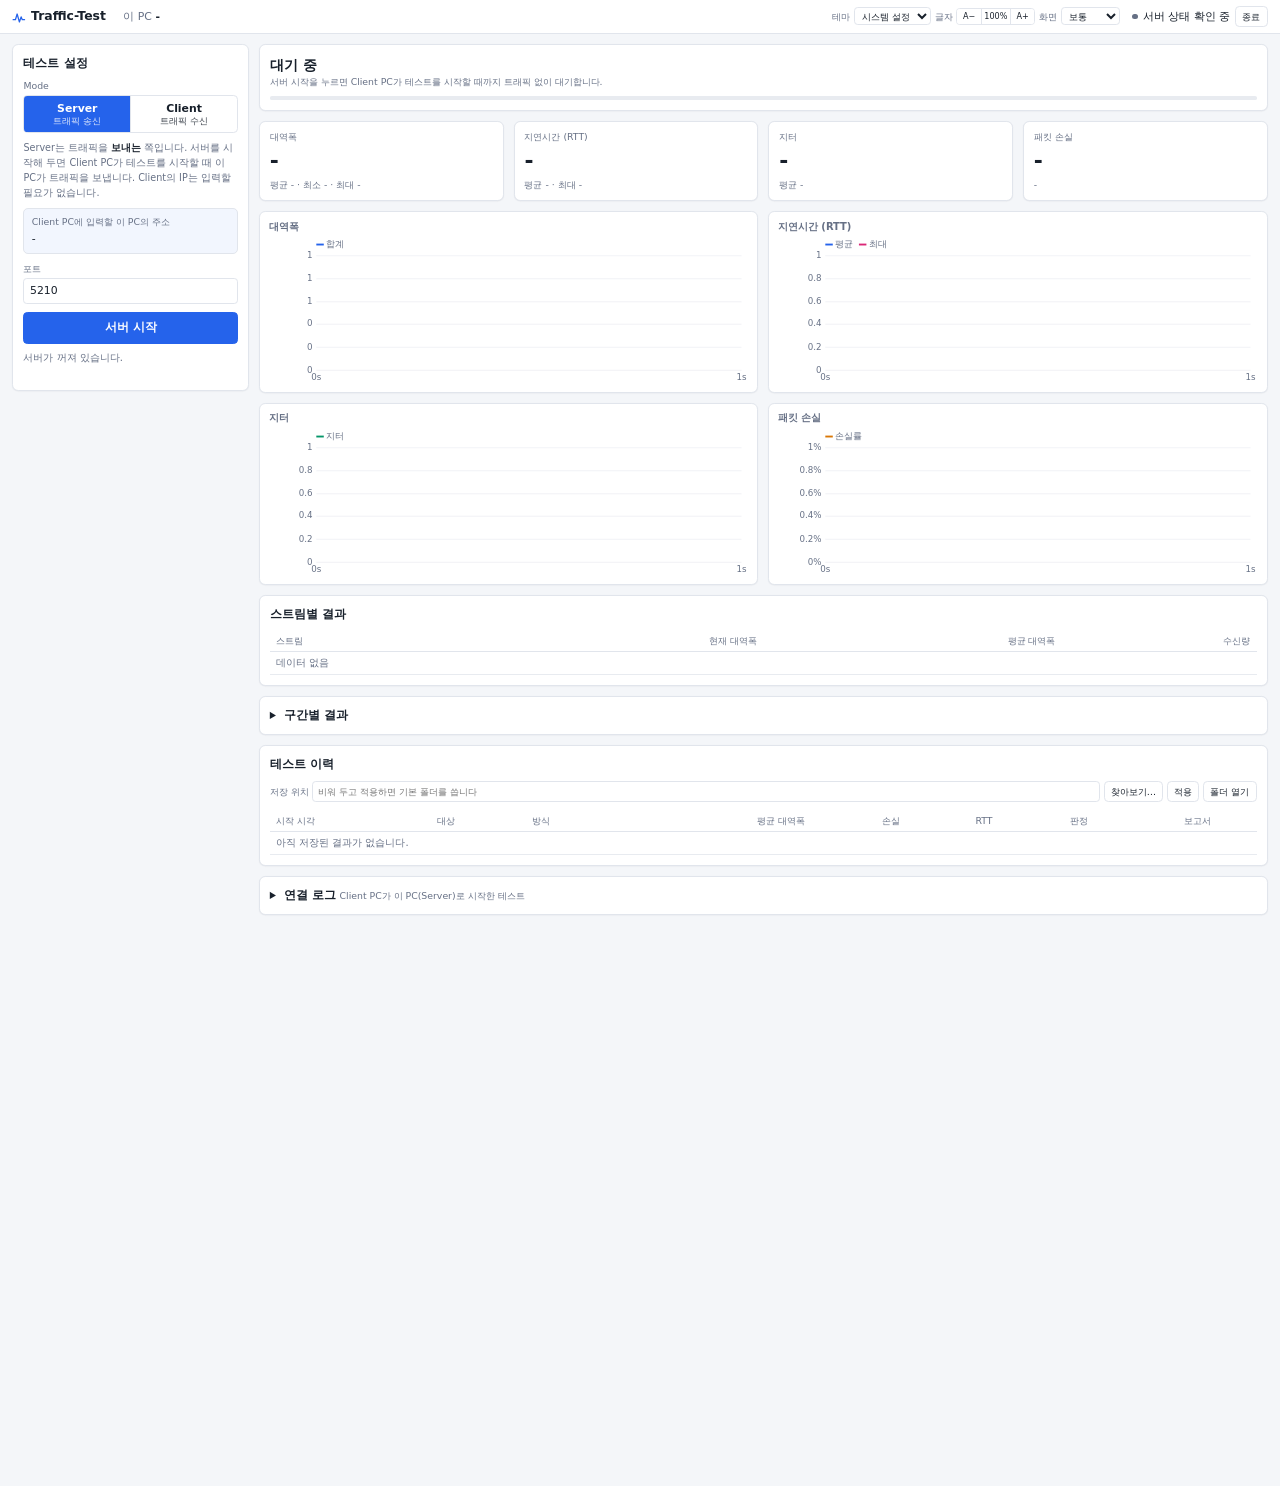
==== commit 240b05ae: "GUI: adjustable text size (A-/A+), independent of the UI scale Co-Authored-By: Claude Opus 5.5 <nore" ====
--- a/internal/gui/web/index.html
+++ b/internal/gui/web/index.html
@@ -10,6 +10,8 @@
   try {
     var t = JSON.parse(localStorage.getItem('ttest.theme') || '"system"');
     if (t === 'light' || t === 'dark') document.documentElement.dataset.theme = t;
+    var f = +JSON.parse(localStorage.getItem('ttest.font') || '1');
+    if (f > 0) document.documentElement.style.setProperty('--fs', f);
   } catch (e) {}
 </script>
 </head>
@@ -30,7 +32,13 @@
       <option value="light">라이트</option>
       <option value="dark">다크</option>
     </select>
-    <label for="scaleSel">크기</label>
+    <label>글자</label>
+    <span class="font-ctl" title="글자 크기 (화면 배율과 별개)">
+      <button id="fontDown" aria-label="글자 작게">A−</button>
+      <output id="fontVal" title="누르면 100%로 되돌립니다">100%</output>
+      <button id="fontUp" aria-label="글자 크게">A+</button>
+    </span>
+    <label for="scaleSel">화면</label>
     <select id="scaleSel" title="화면 크기. 창 크기에 맞춰 자동으로 줄어들고, 여기서 전체 배율을 조절합니다.">
       <option value="0.85">작게</option>
       <option value="1">보통</option>
--- a/internal/gui/web/app.css
+++ b/internal/gui/web/app.css
@@ -1,4 +1,5 @@
 :root {
+  --fs: 1; /* text size multiplier, set from the 글자 control */
   --bg: #f4f6f9;
   --panel: #ffffff;
   --border: #e1e5ec;
@@ -34,30 +35,30 @@
 html, body { margin: 0; }
 body {
   background: var(--bg); color: var(--text);
-  font: 14px/1.45 "Segoe UI", "Malgun Gothic", "Apple SD Gothic Neo", system-ui, sans-serif;
+  font: calc(17.5px * var(--fs))/1.45 "Segoe UI", "Malgun Gothic", "Apple SD Gothic Neo", system-ui, sans-serif;
 }
-h2 { font-size: 15px; margin: 0 0 12px; font-weight: 650; }
+h2 { font-size: calc(19px * var(--fs)); margin: 0 0 12px; font-weight: 650; }
 h2.inline { display: inline; margin: 0; }
-h3 { font-size: 13px; margin: 0 0 6px; font-weight: 600; color: var(--muted); }
+h3 { font-size: calc(16px * var(--fs)); margin: 0 0 6px; font-weight: 600; color: var(--muted); }
 .muted { color: var(--muted); }
-.small { font-size: 12px; font-weight: 400; }
+.small { font-size: calc(15px * var(--fs)); font-weight: 400; }
 .num { font-variant-numeric: tabular-nums; }
 
 .topbar {
   display: flex; align-items: center; gap: 20px; padding: 10px 20px;
   background: var(--panel); border-bottom: 1px solid var(--border); flex-wrap: wrap;
 }
-.brand { display: flex; align-items: center; gap: 8px; font-weight: 700; font-size: 16px; color: var(--accent); }
+.brand { display: flex; align-items: center; gap: 8px; font-weight: 700; font-size: calc(20px * var(--fs)); color: var(--accent); }
 .brand span { color: var(--text); }
-.brand small { color: var(--muted); font-weight: 400; font-size: 12px; }
+.brand small { color: var(--muted); font-weight: 400; font-size: calc(15px * var(--fs)); }
 .hostinfo { flex: 1; min-width: 200px; }
-.addrs { color: var(--muted); font-size: 12px; margin-left: 6px; }
+.addrs { color: var(--muted); font-size: calc(15px * var(--fs)); margin-left: 6px; }
 .server-ctl { display: flex; align-items: center; gap: 8px; }
 .dot { width: 9px; height: 9px; border-radius: 50%; background: var(--muted); }
 .dot.on { background: var(--good); box-shadow: 0 0 0 3px color-mix(in srgb, var(--good) 25%, transparent); }
 .dot.off { background: var(--bad); }
 
-.layout { display: grid; grid-template-columns: 340px minmax(0, 1fr); gap: 16px; padding: 16px 20px; align-items: start; }
+.layout { display: grid; grid-template-columns: calc(260px + 120px * var(--fs)) minmax(0, 1fr); gap: 16px; padding: 16px 20px; align-items: start; }
 .w-narrow .layout { grid-template-columns: 1fr; padding: 12px 16px; }
 .panel { background: var(--panel); border: 1px solid var(--border); border-radius: 10px; padding: 16px; box-shadow: var(--shadow); }
 .settings { position: sticky; top: 16px; }
@@ -65,8 +66,8 @@
 .content { display: flex; flex-direction: column; gap: 16px; min-width: 0; }
 
 .field { display: block; margin-bottom: 12px; }
-.field > span { display: block; font-size: 12px; color: var(--muted); margin-bottom: 4px; font-weight: 500; }
-.hint { font-style: normal; font-size: 11px; color: var(--muted); font-weight: 400; margin-left: 4px; }
+.field > span { display: block; font-size: calc(15px * var(--fs)); color: var(--muted); margin-bottom: 4px; font-weight: 500; }
+.hint { font-style: normal; font-size: calc(14px * var(--fs)); color: var(--muted); font-weight: 400; margin-left: 4px; }
 .row { display: flex; gap: 6px; }
 .row > input { flex: 1; min-width: 0; }
 input, select {
@@ -80,19 +81,19 @@
 
 .seg { display: flex; border: 1px solid var(--border); border-radius: 7px; overflow: hidden; }
 .seg button {
-  flex: 1; border: 0; background: transparent; color: var(--text); padding: 7px 6px; cursor: pointer; font: inherit; font-size: 13px;
+  flex: 1; border: 0; background: transparent; color: var(--text); padding: 7px 6px; cursor: pointer; font: inherit; font-size: calc(16px * var(--fs));
 }
 .seg button + button { border-left: 1px solid var(--border); }
 .seg button.on { background: var(--accent); color: var(--accent-text); font-weight: 600; }
 .chips { display: flex; flex-wrap: wrap; gap: 6px; }
 .chip {
   border: 1px solid var(--border); background: transparent; color: var(--text);
-  border-radius: 999px; padding: 4px 10px; font: inherit; font-size: 12px; cursor: pointer;
+  border-radius: 999px; padding: 4px 10px; font: inherit; font-size: calc(15px * var(--fs)); cursor: pointer;
 }
 .chip:hover { border-color: var(--accent); color: var(--accent); }
 
 details.criteria { border: 1px dashed var(--border); border-radius: 8px; padding: 8px 10px; margin-bottom: 14px; }
-details.criteria summary { cursor: pointer; font-size: 13px; font-weight: 600; margin-bottom: 4px; }
+details.criteria summary { cursor: pointer; font-size: calc(16px * var(--fs)); font-weight: 600; margin-bottom: 4px; }
 details.criteria[open] summary { margin-bottom: 10px; }
 summary { cursor: pointer; }
 
@@ -101,93 +102,97 @@
   padding: 7px 14px; font: inherit; cursor: pointer;
 }
 .btn:hover { border-color: var(--accent); }
-.btn.small { padding: 4px 10px; font-size: 12px; }
+.btn.small { padding: 4px 10px; font-size: calc(15px * var(--fs)); }
 .btn.primary { background: var(--accent); border-color: var(--accent); color: var(--accent-text); font-weight: 600; }
 .btn.danger { background: var(--bad); border-color: var(--bad); color: #fff; font-weight: 600; }
-.btn.big { width: 100%; padding: 11px; font-size: 15px; }
+.btn.big { width: 100%; padding: 11px; font-size: calc(19px * var(--fs)); }
 .btn:disabled { opacity: .55; cursor: default; }
-.err { color: var(--bad); min-height: 1em; margin: 8px 0 0; font-size: 13px; }
+.err { color: var(--bad); min-height: 1em; margin: 8px 0 0; font-size: calc(16px * var(--fs)); }
 
 .status-line { display: flex; justify-content: space-between; align-items: center; gap: 12px; }
-.state { font-size: 18px; font-weight: 650; }
+.state { font-size: calc(22.5px * var(--fs)); font-weight: 650; }
 .progress { height: 6px; background: var(--grid); border-radius: 3px; margin-top: 12px; overflow: hidden; }
 .progress > div { height: 100%; width: 0; background: var(--accent); transition: width .4s linear; }
-.verdict { font-size: 20px; font-weight: 800; padding: 6px 18px; border-radius: 8px; letter-spacing: .04em; }
+.verdict { font-size: calc(25px * var(--fs)); font-weight: 800; padding: 6px 18px; border-radius: 8px; letter-spacing: .04em; }
 .verdict.pass { color: var(--good); background: color-mix(in srgb, var(--good) 14%, transparent); }
 .verdict.fail { color: var(--bad); background: color-mix(in srgb, var(--bad) 14%, transparent); }
-.verdict.none { color: var(--muted); background: var(--grid); font-size: 14px; }
+.verdict.none { color: var(--muted); background: var(--grid); font-size: calc(17.5px * var(--fs)); }
 
 .kpis { display: grid; grid-template-columns: repeat(4, minmax(0, 1fr)); gap: 16px; }
 .w-mid .kpis, .w-narrow .kpis { grid-template-columns: repeat(2, minmax(0, 1fr)); }
 .kpi { background: var(--panel); border: 1px solid var(--border); border-radius: 10px; padding: 14px 16px; border-top: 3px solid var(--border); box-shadow: var(--shadow); }
 .kpi.good { border-top-color: var(--good); }
 .kpi.bad { border-top-color: var(--bad); }
-.k-label { font-size: 12px; color: var(--muted); font-weight: 500; }
-.k-val { font-size: 28px; font-weight: 700; font-variant-numeric: tabular-nums; margin: 2px 0; white-space: nowrap; }
+.k-label { font-size: calc(15px * var(--fs)); color: var(--muted); font-weight: 500; }
+.k-val { font-size: calc(35px * var(--fs)); font-weight: 700; font-variant-numeric: tabular-nums; margin: 2px 0; white-space: nowrap; }
 .kpi.bad .k-val { color: var(--bad); }
-.k-sub { font-size: 12px; color: var(--muted); font-variant-numeric: tabular-nums; }
+.k-sub { font-size: calc(15px * var(--fs)); color: var(--muted); font-variant-numeric: tabular-nums; }
 
 .charts { display: grid; grid-template-columns: repeat(2, minmax(0, 1fr)); gap: 16px; }
 .w-mid .charts, .w-narrow .charts { grid-template-columns: 1fr; }
 .chart-box { padding: 12px 14px 8px; position: relative; }
-.chart-box canvas { width: 100%; height: 220px; display: block; }
+.chart-box canvas { width: 100%; height: calc(160px + 80px * var(--fs)); display: block; }
 .chart-tip {
   position: absolute; pointer-events: none; background: var(--panel); border: 1px solid var(--border);
-  border-radius: 6px; padding: 6px 8px; font-size: 12px; box-shadow: 0 4px 12px rgba(0,0,0,.12); white-space: nowrap; z-index: 2;
+  border-radius: 6px; padding: 6px 8px; font-size: calc(15px * var(--fs)); box-shadow: 0 4px 12px rgba(0,0,0,.12); white-space: nowrap; z-index: 2;
 }
 .chart-tip .sw { display: inline-block; width: 8px; height: 8px; border-radius: 2px; margin-right: 5px; }
 
 .table-wrap { overflow-x: auto; }
 .table-wrap.tall { max-height: 420px; overflow-y: auto; margin-top: 12px; }
-table { width: 100%; border-collapse: collapse; font-size: 13px; font-variant-numeric: tabular-nums; }
-th { text-align: right; color: var(--muted); font-weight: 500; font-size: 12px; padding: 6px 10px; border-bottom: 1px solid var(--border); position: sticky; top: 0; background: var(--panel); white-space: nowrap; }
+table { width: 100%; border-collapse: collapse; font-size: calc(16px * var(--fs)); font-variant-numeric: tabular-nums; }
+th { text-align: right; color: var(--muted); font-weight: 500; font-size: calc(15px * var(--fs)); padding: 6px 10px; border-bottom: 1px solid var(--border); position: sticky; top: 0; background: var(--panel); white-space: nowrap; }
 td { text-align: right; padding: 6px 10px; border-bottom: 1px solid var(--grid); white-space: nowrap; }
 th:first-child, td:first-child { text-align: left; }
 tr.sum td { font-weight: 650; }
 #historyTable tbody tr { cursor: pointer; }
 #historyTable tbody tr:hover td { background: color-mix(in srgb, var(--accent) 7%, transparent); }
 #historyTable td:nth-child(2), #historyTable td:nth-child(3), #historyTable th:nth-child(2), #historyTable th:nth-child(3) { text-align: left; }
-.tag { display: inline-block; font-size: 11px; font-weight: 700; padding: 1px 7px; border-radius: 4px; }
+.tag { display: inline-block; font-size: calc(14px * var(--fs)); font-weight: 700; padding: 1px 7px; border-radius: 4px; }
 .tag.pass { color: var(--good); background: color-mix(in srgb, var(--good) 14%, transparent); }
 .tag.fail { color: var(--bad); background: color-mix(in srgb, var(--bad) 14%, transparent); }
 .tag.none { color: var(--muted); background: var(--grid); }
-.icon-btn { border: 0; background: transparent; color: var(--muted); cursor: pointer; font-size: 14px; padding: 2px 6px; }
+.icon-btn { border: 0; background: transparent; color: var(--muted); cursor: pointer; font-size: calc(17.5px * var(--fs)); padding: 2px 6px; }
 .icon-btn:hover { color: var(--bad); }
 
-.summary-grid { display: grid; grid-template-columns: repeat(auto-fill, minmax(170px, 1fr)); gap: 10px 16px; margin-bottom: 14px; }
+.summary-grid { display: grid; grid-template-columns: repeat(auto-fill, minmax(calc(230px * var(--fs)), 1fr)); gap: 12px 16px; margin-bottom: 14px; }
 .summary-grid div { border-left: 3px solid var(--border); padding-left: 10px; }
-.summary-grid b { display: block; font-size: 16px; font-variant-numeric: tabular-nums; }
-.summary-grid span { font-size: 12px; color: var(--muted); }
+.summary-grid b { display: block; font-size: calc(20px * var(--fs)); font-variant-numeric: tabular-nums; }
+.summary-grid span { font-size: calc(15px * var(--fs)); color: var(--muted); }
 #checks table td:first-child { font-weight: 500; }
 .actions { margin-top: 12px; display: flex; gap: 8px; }
 
-.log { max-height: 220px; overflow: auto; font: 12px/1.5 Consolas, Menlo, monospace; background: var(--bg); padding: 10px; border-radius: 6px; margin: 10px 0 0; white-space: pre-wrap; }
-.toast { position: fixed; bottom: 20px; left: 50%; transform: translateX(-50%); background: var(--text); color: var(--bg); padding: 10px 16px; border-radius: 8px; font-size: 13px; z-index: 10; max-width: 90vw; }
-.link { color: var(--accent); text-decoration: none; font-size: 12px; }
+.log { max-height: 220px; overflow: auto; font: calc(15px * var(--fs))/1.5 Consolas, Menlo, monospace; background: var(--bg); padding: 10px; border-radius: 6px; margin: 10px 0 0; white-space: pre-wrap; }
+.toast { position: fixed; bottom: 20px; left: 50%; transform: translateX(-50%); background: var(--text); color: var(--bg); padding: 10px 16px; border-radius: 8px; font-size: calc(16px * var(--fs)); z-index: 10; max-width: 90vw; }
+.link { color: var(--accent); text-decoration: none; font-size: calc(15px * var(--fs)); }
 .link:hover { text-decoration: underline; }
 .actions { flex-wrap: wrap; }
 .overlay { position: fixed; inset: 0; background: color-mix(in srgb, var(--bg) 85%, transparent); display: grid; place-items: center; z-index: 20; padding: 16px; }
 .overlay .panel { max-width: 420px; text-align: center; }
-.big-seg button { padding: 9px 6px; font-weight: 600; font-size: 14px; line-height: 1.2; }
-.big-seg button small { display: block; font-weight: 400; font-size: 11px; opacity: .85; margin-top: 2px; }
-.pane-help { font-size: 12.5px; color: var(--muted); margin: 0 0 12px; line-height: 1.55; }
+.big-seg button { padding: 9px 6px; font-weight: 600; font-size: calc(17.5px * var(--fs)); line-height: 1.2; }
+.big-seg button small { display: block; font-weight: 400; font-size: calc(14px * var(--fs)); opacity: .85; margin-top: 2px; }
+.pane-help { font-size: calc(15.5px * var(--fs)); color: var(--muted); margin: 0 0 12px; line-height: 1.55; }
 .pane-help b { color: var(--text); }
 .ipbox { border: 1px solid var(--border); border-radius: 8px; padding: 10px 12px; margin-bottom: 12px; background: color-mix(in srgb, var(--accent) 6%, transparent); }
-.ipbox-title { font-size: 12px; color: var(--muted); margin-bottom: 4px; }
+.ipbox-title { font-size: calc(15px * var(--fs)); color: var(--muted); margin-bottom: 4px; }
 .ip-list div { display: flex; justify-content: space-between; gap: 8px; align-items: baseline; }
-.ip-list b { font-size: 18px; font-variant-numeric: tabular-nums; user-select: all; }
-.ip-list span { font-size: 11px; color: var(--muted); overflow: hidden; text-overflow: ellipsis; white-space: nowrap; }
-.ip-list .v6 b { font-size: 12px; font-weight: 500; }
-.srv-state { font-size: 13px; margin: 10px 0 0; color: var(--muted); }
+.ip-list b { font-size: calc(22.5px * var(--fs)); font-variant-numeric: tabular-nums; user-select: all; }
+.ip-list span { font-size: calc(14px * var(--fs)); color: var(--muted); overflow: hidden; text-overflow: ellipsis; white-space: nowrap; }
+.ip-list .v6 b { font-size: calc(15px * var(--fs)); font-weight: 500; }
+.srv-state { font-size: calc(16px * var(--fs)); margin: 10px 0 0; color: var(--muted); }
 .srv-state.on { color: var(--good); font-weight: 600; }
 .srv-state.busy { color: var(--accent); font-weight: 600; }
 
 /* topbar view controls: theme and size */
 .view-ctl { display: flex; align-items: center; gap: 6px; }
-.view-ctl select { padding: 4px 8px; font-size: 12px; }
-.view-ctl label { font-size: 12px; color: var(--muted); }
+.view-ctl select { padding: 4px 8px; font-size: calc(15px * var(--fs)); }
+.view-ctl label { font-size: calc(15px * var(--fs)); color: var(--muted); }
 
 /* history folder */
 .dir-row { display: flex; gap: 6px; align-items: center; margin-bottom: 12px; flex-wrap: wrap; }
-.dir-row > span { font-size: 12px; color: var(--muted); font-weight: 500; }
-.dir-row input { flex: 1; min-width: 240px; font-size: 12px; padding: 5px 8px; }
+.dir-row > span { font-size: calc(15px * var(--fs)); color: var(--muted); font-weight: 500; }
+.dir-row input { flex: 1; min-width: 240px; font-size: calc(15px * var(--fs)); padding: 5px 8px; }
+.font-ctl { display: inline-flex; align-items: center; border: 1px solid var(--border); border-radius: 6px; overflow: hidden; }
+.font-ctl button { border: 0; background: var(--input); color: var(--text); padding: 3px 9px; cursor: pointer; font: inherit; font-size: calc(13px * var(--fs)); }
+.font-ctl button:hover { background: color-mix(in srgb, var(--accent) 12%, var(--input)); }
+.font-ctl output { min-width: 3.4em; text-align: center; font-size: calc(13px * var(--fs)); font-variant-numeric: tabular-nums; border-left: 1px solid var(--border); border-right: 1px solid var(--border); padding: 3px 4px; cursor: pointer; }
